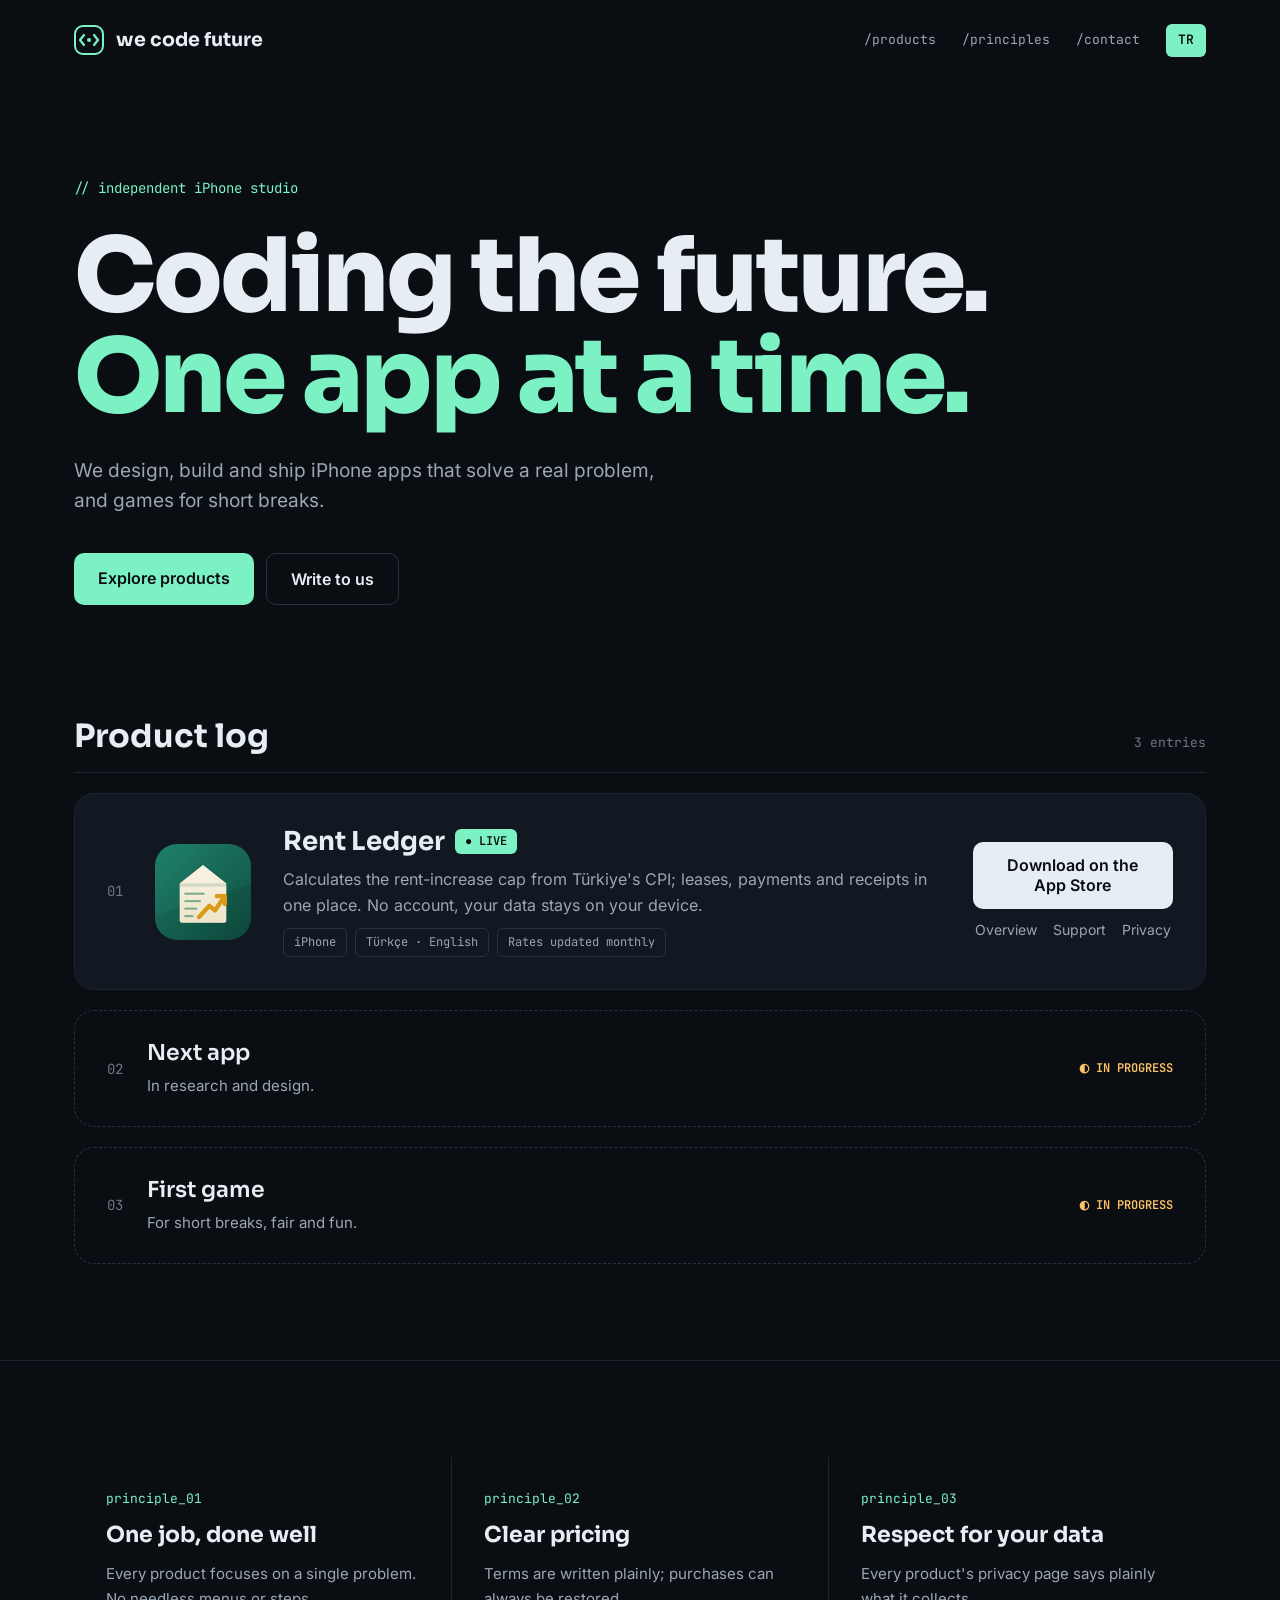
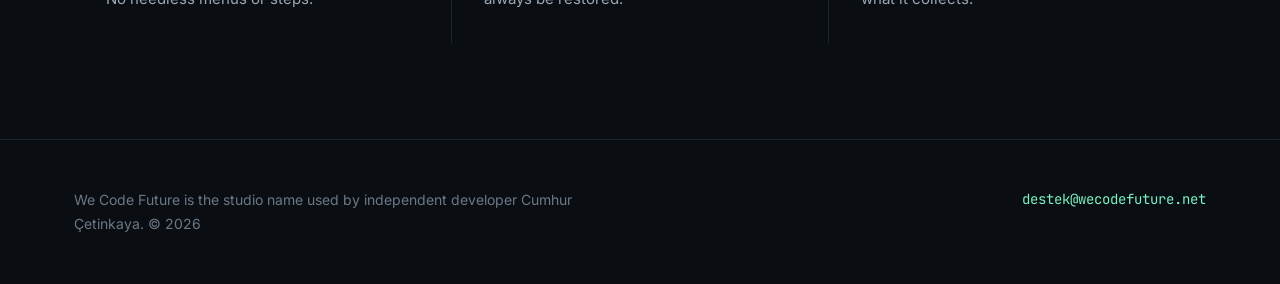
==== en/index.html @ 232d3484 "Redesign site (Gece Stüdyosu): tr at /, en at /en/, self-hosted fonts - Restyle Rent Ledger overview" ====
<!doctype html>
<html lang="en">
<head>
<meta charset="utf-8">
<meta name="viewport" content="width=device-width, initial-scale=1">
<title>We Code Future · Independent iPhone studio</title>
<meta name="description" content="An independent studio that designs, builds and ships iPhone apps that solve a real problem, and games for short breaks.">
<meta name="theme-color" content="#0A0E13">
<meta name="apple-itunes-app" content="app-id=6838456455">
<link rel="canonical" href="https://wecodefuture.net/en/">
<link rel="alternate" hreflang="tr" href="https://wecodefuture.net/">
<link rel="alternate" hreflang="en" href="https://wecodefuture.net/en/">
<link rel="alternate" hreflang="x-default" href="https://wecodefuture.net/en/">
<meta property="og:type" content="website">
<meta property="og:site_name" content="We Code Future">
<meta property="og:locale" content="en_US">
<meta property="og:locale:alternate" content="tr_TR">
<meta property="og:url" content="https://wecodefuture.net/en/">
<meta property="og:title" content="We Code Future · Independent iPhone studio">
<meta property="og:description" content="Coding the future. One app at a time.">
<meta property="og:image" content="https://wecodefuture.net/assets/img/og-en.png">
<meta property="og:image:width" content="1200">
<meta property="og:image:height" content="630">
<meta property="og:image:alt" content="We Code Future logo with the line Coding the future">
<meta name="twitter:card" content="summary_large_image">
<link rel="icon" href="/favicon.svg" type="image/svg+xml">
<link rel="icon" href="/favicon-32.png" sizes="32x32" type="image/png">
<link rel="apple-touch-icon" href="/apple-touch-icon.png">
<link rel="preload" href="/assets/fonts/sora-latin.woff2" as="font" type="font/woff2" crossorigin>
<link rel="preload" href="/assets/fonts/inter-latin.woff2" as="font" type="font/woff2" crossorigin>
<link rel="stylesheet" href="/style.css?v=4">
</head>
<body>

<header class="wrap site-header">
<a class="brand" href="/en/">
<svg width="30" height="30" viewBox="0 0 30 30" aria-hidden="true"><rect x="1" y="1" width="28" height="28" rx="8" fill="none" stroke="#7CF2C4" stroke-width="2"/><path d="M10 10l-4 5 4 5M20 10l4 5-4 5" stroke="#7CF2C4" stroke-width="2.2" fill="none" stroke-linecap="round" stroke-linejoin="round"/><circle cx="15" cy="15" r="2" fill="#7CF2C4"/></svg>
we code future</a>
<nav class="nav" aria-label="Main menu">
<a href="#products">/products</a>
<a href="#principles">/principles</a>
<a href="mailto:destek@wecodefuture.net">/contact</a>
<a class="lang-btn" href="/" hreflang="tr" lang="tr">TR</a>
</nav>
</header>

<main>
<section class="wrap hero">
<span class="eyebrow">// independent iPhone studio</span>
<h1>Coding the future. <span>One app at a time.</span></h1>
<p class="lead">We design, build and ship iPhone apps that solve a real problem, and games for short breaks.</p>
<div class="actions">
<a class="btn btn-primary" href="#products">Explore products</a>
<a class="btn btn-ghost" href="mailto:destek@wecodefuture.net">Write to us</a>
</div>
</section>

<section id="products" class="wrap products">
<div class="section-head">
<h2>Product log</h2>
<span class="count">3 entries</span>
</div>
<!-- Generated from tools/products.json by tools/build.py; do not edit by hand. -->
<!-- products:start -->
<article class="product" id="kiradefteri">
<span class="idx">01</span>
<img class="product-icon" src="/assets/img/kiradefteri-icon.png" width="96" height="96" alt="">
<div class="product-body">
<div class="product-title"><h3>Rent Ledger</h3><span class="status status-live">● LIVE</span></div>
<p>Calculates the rent-increase cap from Türkiye&#x27;s CPI; leases, payments and receipts in one place. No account, your data stays on your device.</p>
<div class="tags"><span>iPhone</span><span>Türkçe · English</span><span>Rates updated monthly</span></div>
</div>
<div class="product-cta">
<a class="btn btn-light" href="https://apps.apple.com/app/id6838456455">Download on the App Store</a>
<div class="product-links"><a href="/kiradefteri/#en">Overview</a><a href="/kiradefteri/support/#en">Support</a><a href="/kiradefteri/privacy/#en">Privacy</a></div>
</div>
</article>

<div class="placeholder">
<span class="idx">02</span>
<div class="placeholder-body"><strong>Next app</strong><span>In research and design.</span></div>
<span class="status status-wip">◐ IN PROGRESS</span>
</div>

<div class="placeholder" id="oyunlar">
<span class="idx">03</span>
<div class="placeholder-body"><strong>First game</strong><span>For short breaks, fair and fun.</span></div>
<span class="status status-wip">◐ IN PROGRESS</span>
</div>
<!-- products:end -->
</section>

<section id="principles" class="principles">
<div class="wrap"><div class="principles-grid">
<div class="principle"><span class="mono">principle_01</span><h3>One job, done well</h3><p>Every product focuses on a single problem. No needless menus or steps.</p></div>
<div class="principle"><span class="mono">principle_02</span><h3>Clear pricing</h3><p>Terms are written plainly; purchases can always be restored.</p></div>
<div class="principle"><span class="mono">principle_03</span><h3>Respect for your data</h3><p>Every product's privacy page says plainly what it collects.</p></div>
</div></div>
</section>
</main>

<footer class="site-footer">
<div class="wrap">
<span>We Code Future is the studio name used by independent developer Cumhur Çetinkaya. © 2026</span>
<a class="mono" href="mailto:destek@wecodefuture.net">destek@wecodefuture.net</a>
</div>
</footer>

</body>
</html>
---- style.css ----
/* We Code Future — "Gece Stüdyosu" (design direction 2).
   Fonts are self-hosted (assets/fonts, SIL OFL 1.1); no third-party requests. */

@font-face{font-family:"Sora";font-style:normal;font-display:swap;font-weight:100 800;src:url(/assets/fonts/sora-latin.woff2) format("woff2");unicode-range:U+0000-00FF,U+0131,U+0152-0153,U+02BB-02BC,U+02C6,U+02DA,U+02DC,U+0304,U+0308,U+0329,U+2000-206F,U+20AC,U+2122,U+2191,U+2193,U+2212,U+2215,U+FEFF,U+FFFD}
@font-face{font-family:"Sora";font-style:normal;font-display:swap;font-weight:100 800;src:url(/assets/fonts/sora-latin-ext.woff2) format("woff2");unicode-range:U+0100-02BA,U+02BD-02C5,U+02C7-02CC,U+02CE-02D7,U+02DD-02FF,U+0304,U+0308,U+0329,U+1D00-1DBF,U+1E00-1E9F,U+1EF2-1EFF,U+2020,U+20A0-20AB,U+20AD-20C0,U+2113,U+2C60-2C7F,U+A720-A7FF}
@font-face{font-family:"Inter";font-style:normal;font-display:swap;font-weight:100 900;src:url(/assets/fonts/inter-latin.woff2) format("woff2");unicode-range:U+0000-00FF,U+0131,U+0152-0153,U+02BB-02BC,U+02C6,U+02DA,U+02DC,U+0304,U+0308,U+0329,U+2000-206F,U+20AC,U+2122,U+2191,U+2193,U+2212,U+2215,U+FEFF,U+FFFD}
@font-face{font-family:"Inter";font-style:normal;font-display:swap;font-weight:100 900;src:url(/assets/fonts/inter-latin-ext.woff2) format("woff2");unicode-range:U+0100-02BA,U+02BD-02C5,U+02C7-02CC,U+02CE-02D7,U+02DD-02FF,U+0304,U+0308,U+0329,U+1D00-1DBF,U+1E00-1E9F,U+1EF2-1EFF,U+2020,U+20A0-20AB,U+20AD-20C0,U+2113,U+2C60-2C7F,U+A720-A7FF}
@font-face{font-family:"JetBrains Mono";font-style:normal;font-display:swap;font-weight:100 800;src:url(/assets/fonts/jetbrains-mono-latin.woff2) format("woff2");unicode-range:U+0000-00FF,U+0131,U+0152-0153,U+02BB-02BC,U+02C6,U+02DA,U+02DC,U+0304,U+0308,U+0329,U+2000-206F,U+20AC,U+2122,U+2191,U+2193,U+2212,U+2215,U+FEFF,U+FFFD}
@font-face{font-family:"JetBrains Mono";font-style:normal;font-display:swap;font-weight:100 800;src:url(/assets/fonts/jetbrains-mono-latin-ext.woff2) format("woff2");unicode-range:U+0100-02BA,U+02BD-02C5,U+02C7-02CC,U+02CE-02D7,U+02DD-02FF,U+0304,U+0308,U+0329,U+1D00-1DBF,U+1E00-1E9F,U+1EF2-1EFF,U+2020,U+20A0-20AB,U+20AD-20C0,U+2113,U+2C60-2C7F,U+A720-A7FF}

:root{
  --bg:#0A0E13;--surface:#111821;--line:#1C2630;--line-2:#263240;
  --fg:#E6EDF3;--muted:#9AA7B4;--dim:#6B7886;--accent:#7CF2C4;--warn:#FFC266;
  --sans:Inter,system-ui,-apple-system,"Segoe UI",sans-serif;
  --display:Sora,Inter,system-ui,sans-serif;
  --mono:"JetBrains Mono",ui-monospace,SFMono-Regular,Menlo,monospace;
  color-scheme:dark;
}
*{box-sizing:border-box}
html{-webkit-text-size-adjust:100%}
body{margin:0;background:var(--bg);color:var(--fg);font:16px/1.6 var(--sans);min-height:100vh;overflow-x:hidden}
a{color:var(--fg);text-decoration:none}
a:hover{color:var(--accent)}
img,svg{display:block;max-width:100%}
[id]{scroll-margin-top:24px}
.wrap{max-width:1180px;margin:0 auto;padding-left:24px;padding-right:24px}
.mono{font-family:var(--mono)}
.accent{color:var(--accent)}

/* Header */
.site-header{display:flex;flex-wrap:wrap;align-items:center;justify-content:space-between;gap:16px;padding-top:24px;padding-bottom:24px}
.brand{display:flex;align-items:center;gap:12px;font-family:var(--display);font-weight:700;font-size:19px}
.nav{display:flex;flex-wrap:wrap;align-items:center;gap:8px 26px;font-family:var(--mono);font-size:13px}
.nav a{color:var(--muted)}
.nav a:hover{color:var(--accent)}
.nav a.lang-btn{color:var(--bg);background:var(--accent);padding:6px 12px;border-radius:6px;font-weight:600}
.nav a.lang-btn:hover{color:var(--bg);opacity:.9}

/* Buttons */
.btn{display:inline-block;padding:15px 24px;border-radius:10px;font-weight:600;line-height:1.3}
.btn-primary{background:var(--accent);color:var(--bg)}
.btn-primary:hover{color:var(--bg);opacity:.9}
.btn-ghost{border:1px solid var(--line-2)}
.btn-light{background:var(--fg);color:var(--bg);padding:13px 18px;text-align:center}
.btn-light:hover{color:var(--bg);background:var(--accent)}

/* Hero */
.hero{display:flex;flex-direction:column;gap:28px;padding-top:96px;padding-bottom:72px}
.eyebrow{font-family:var(--mono);font-size:14px;color:var(--accent)}
.hero h1{margin:0;font-family:var(--display);font-weight:800;font-size:clamp(44px,8vw,104px);line-height:.98;letter-spacing:-.03em;max-width:1000px}
.hero h1 span{color:var(--accent)}
.lead{margin:0;font-size:19px;line-height:1.6;color:var(--muted);max-width:600px}
.actions{display:flex;flex-wrap:wrap;gap:12px;padding-top:8px}

/* Product log */
.products{display:flex;flex-direction:column;gap:20px;padding-top:40px;padding-bottom:96px}
.section-head{display:flex;justify-content:space-between;align-items:baseline;flex-wrap:wrap;gap:8px;border-bottom:1px solid var(--line);padding-bottom:16px}
.section-head h2{margin:0;font-family:var(--display);font-size:32px;line-height:1.2}
.count{font-family:var(--mono);font-size:13px;color:var(--dim)}
.idx{font-family:var(--mono);font-size:14px;color:var(--dim)}
.product{display:flex;flex-wrap:wrap;gap:32px;align-items:center;background:var(--surface);border:1px solid var(--line);border-radius:20px;padding:32px}
.product-icon{width:96px;height:96px;border-radius:22px}
.product-body{flex:999 1 380px;min-width:0;display:flex;flex-direction:column;gap:10px}
.product-title{display:flex;flex-wrap:wrap;gap:10px;align-items:center}
.product-title h3{margin:0;font-family:var(--display);font-size:26px;line-height:1.2}
.product-body p{margin:0;color:var(--muted)}
.status{font-family:var(--mono);font-size:12px;font-weight:600;padding:3px 10px;border-radius:6px;white-space:nowrap}
.status-live{color:var(--bg);background:var(--accent)}
.status-wip{color:var(--warn);padding:0}
.tags{display:flex;flex-wrap:wrap;gap:8px;font-family:var(--mono);font-size:12px;color:var(--muted)}
.tags span{border:1px solid var(--line-2);padding:4px 10px;border-radius:6px}
.product-cta{display:flex;flex-direction:column;gap:10px;flex:1 1 200px}
.product-links{display:flex;justify-content:center;flex-wrap:wrap;gap:16px;font-size:14px}
.product-links a{color:var(--muted)}
.product-links a:hover{color:var(--accent)}
.placeholder{display:flex;flex-wrap:wrap;gap:24px;align-items:center;border:1px dashed var(--line-2);border-radius:20px;padding:28px 32px}
.placeholder-body{flex:1 1 300px;display:flex;flex-direction:column;gap:6px}
.placeholder-body strong{font-family:var(--display);font-size:22px;font-weight:600;line-height:1.3}
.placeholder-body span{font-size:15px;color:var(--muted)}

/* Principles */
.principles{border-top:1px solid var(--line)}
.principles-grid{display:grid;grid-template-columns:repeat(auto-fit,minmax(260px,1fr));gap:1px;background:var(--line);padding:0;margin-top:96px;margin-bottom:96px}
.principle{background:var(--bg);padding:32px;display:flex;flex-direction:column;gap:12px}
.principle .mono{font-size:13px;color:var(--accent)}
.principle h3{margin:0;font-family:var(--display);font-size:22px;line-height:1.3}
.principle p{margin:0;font-size:15px;line-height:1.65;color:var(--muted)}

/* Footer */
.site-footer{border-top:1px solid var(--line)}
.site-footer .wrap{display:flex;flex-wrap:wrap;justify-content:space-between;gap:20px;padding-top:48px;padding-bottom:48px;font-size:14px;line-height:1.7;color:var(--dim)}
.site-footer .wrap > span{max-width:560px}
.site-footer a.mono{color:var(--accent)}

/* Product sub-pages (overview, privacy, support) */
.doc{max-width:760px;margin:0 auto;padding:24px 24px 72px}
.doc-section{background:var(--surface);border:1px solid var(--line);border-radius:20px;padding:32px;margin:0 0 24px}
.doc-section h1{margin:0 0 12px;font-family:var(--display);font-weight:800;font-size:clamp(30px,5vw,44px);line-height:1.1;letter-spacing:-.02em}
.doc-section h2{margin:32px 0 8px;font-family:var(--display);font-size:20px;line-height:1.3}
.doc-section p,.doc-section li{color:var(--muted)}
.doc-section strong{color:var(--fg)}
.doc-section p a,.doc-section li a{color:var(--accent)}
.doc-section ul{padding-left:20px}
.doc-section li{margin:6px 0}
.muted{color:var(--dim)!important;font-size:14px}
.app-head{display:flex;flex-wrap:wrap;align-items:center;gap:20px;margin-bottom:12px}
.app-head h1{margin:0}
.app-head .product-icon{width:80px;height:80px;border-radius:18px}
.app-head-text{display:flex;flex-direction:column;gap:8px;align-items:flex-start}
.doc-actions{display:flex;flex-wrap:wrap;gap:12px 20px;align-items:center;margin-top:20px}
.doc-actions .btn-light{padding:12px 18px}
.doc-actions a:not(.btn){color:var(--accent)}

@media (max-width:600px){
  .wrap,.doc{padding-left:16px;padding-right:16px}
  .hero{padding-top:56px;padding-bottom:48px;gap:22px}
  .lead{font-size:17px}
  .product{padding:24px;gap:20px}
  .placeholder{padding:22px 24px}
  .doc-section{padding:24px 20px}
  .principles-grid{margin-top:56px;margin-bottom:56px}
  .principle{padding:24px}
}
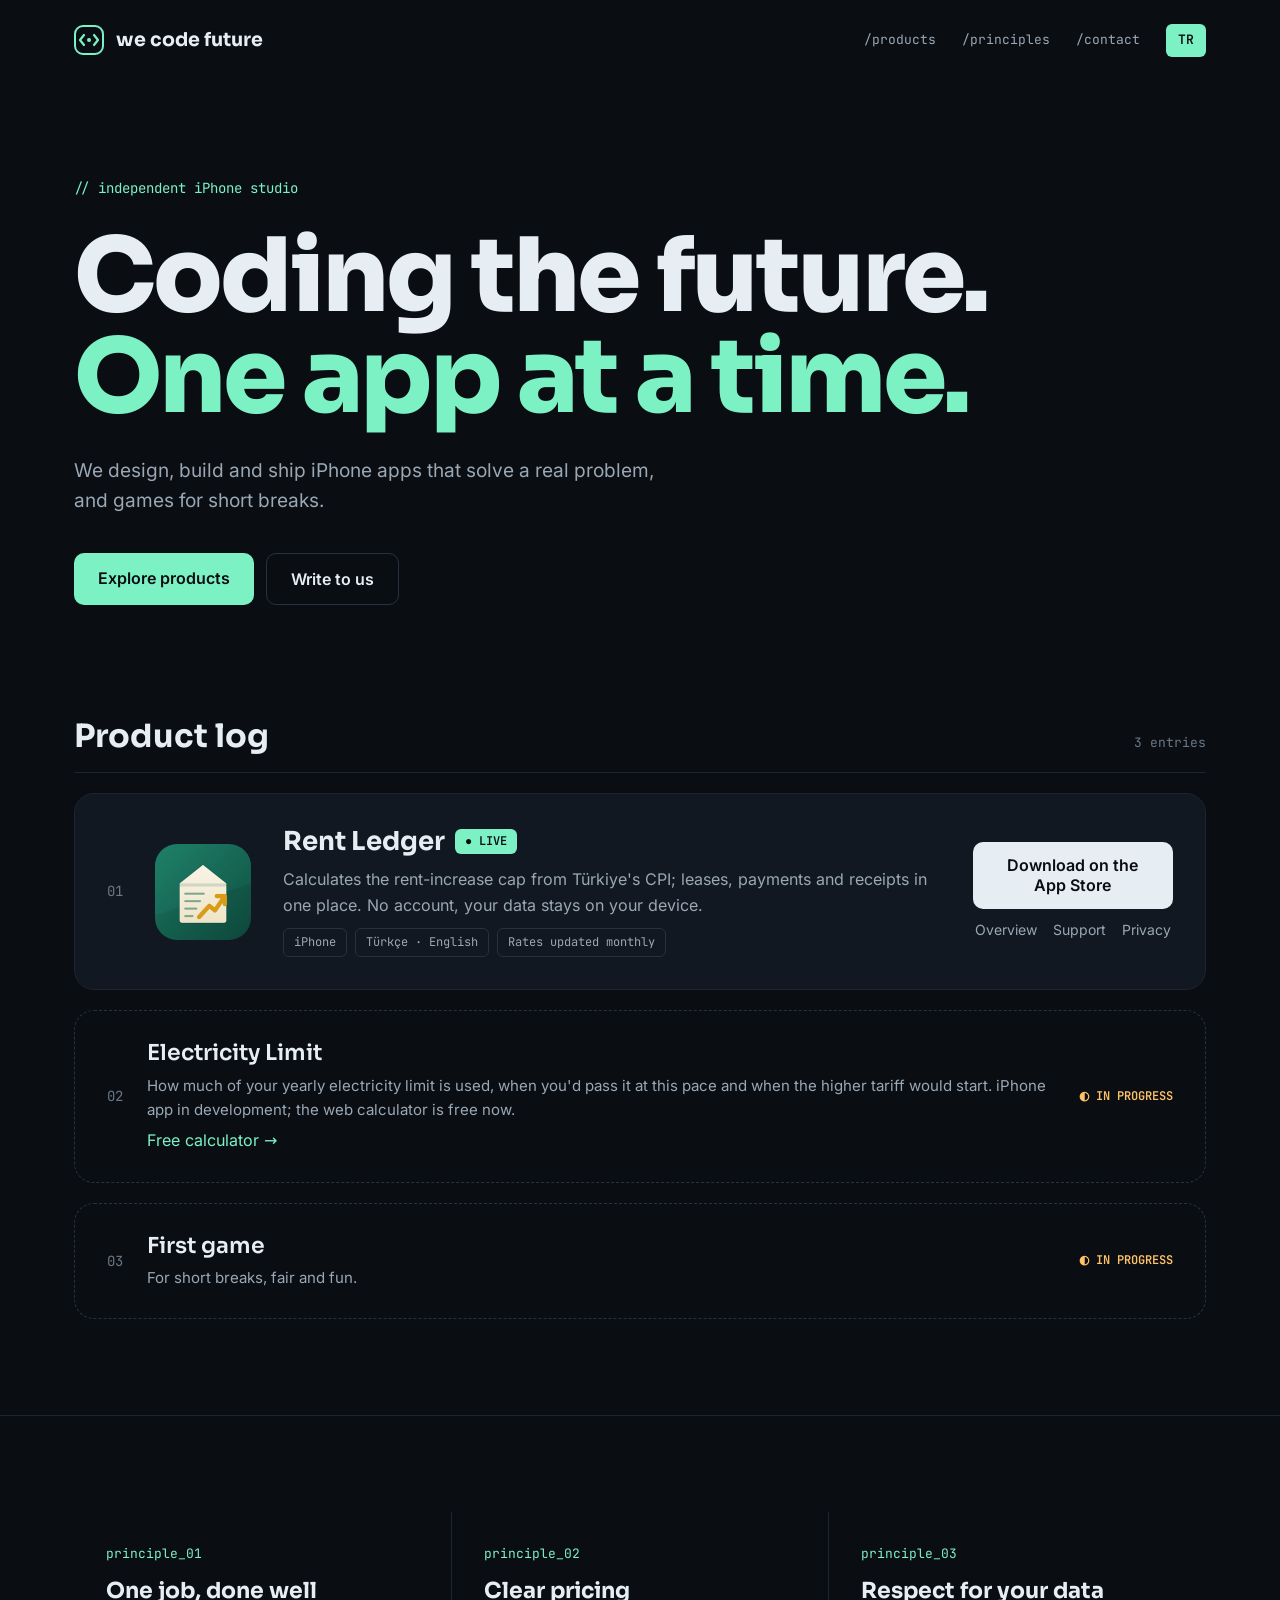
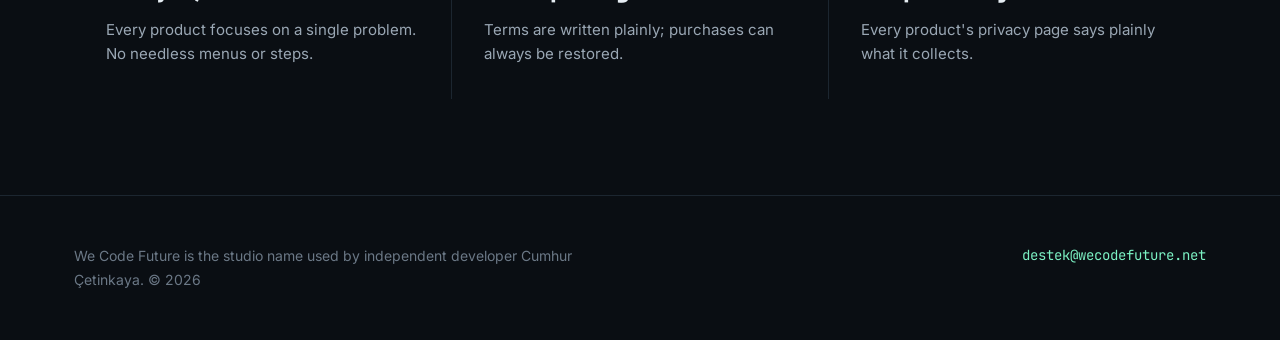
==== commit 3c0bb198: "Add Elektrik Limiti calculator, privacy and support pages Browser-only yearly kWh limit calculator (" ====
--- a/en/index.html
+++ b/en/index.html
@@ -76,9 +76,9 @@
 </div>
 </article>
 
-<div class="placeholder">
+<div class="placeholder" id="elektrik-limiti">
 <span class="idx">02</span>
-<div class="placeholder-body"><strong>Next app</strong><span>In research and design.</span></div>
+<div class="placeholder-body"><strong>Electricity Limit</strong><span>How much of your yearly electricity limit is used, when you&#x27;d pass it at this pace and when the higher tariff would start. iPhone app in development; the web calculator is free now.</span><a class="accent" href="/elektrik-limiti/#en">Free calculator →</a></div>
 <span class="status status-wip">◐ IN PROGRESS</span>
 </div>
 
